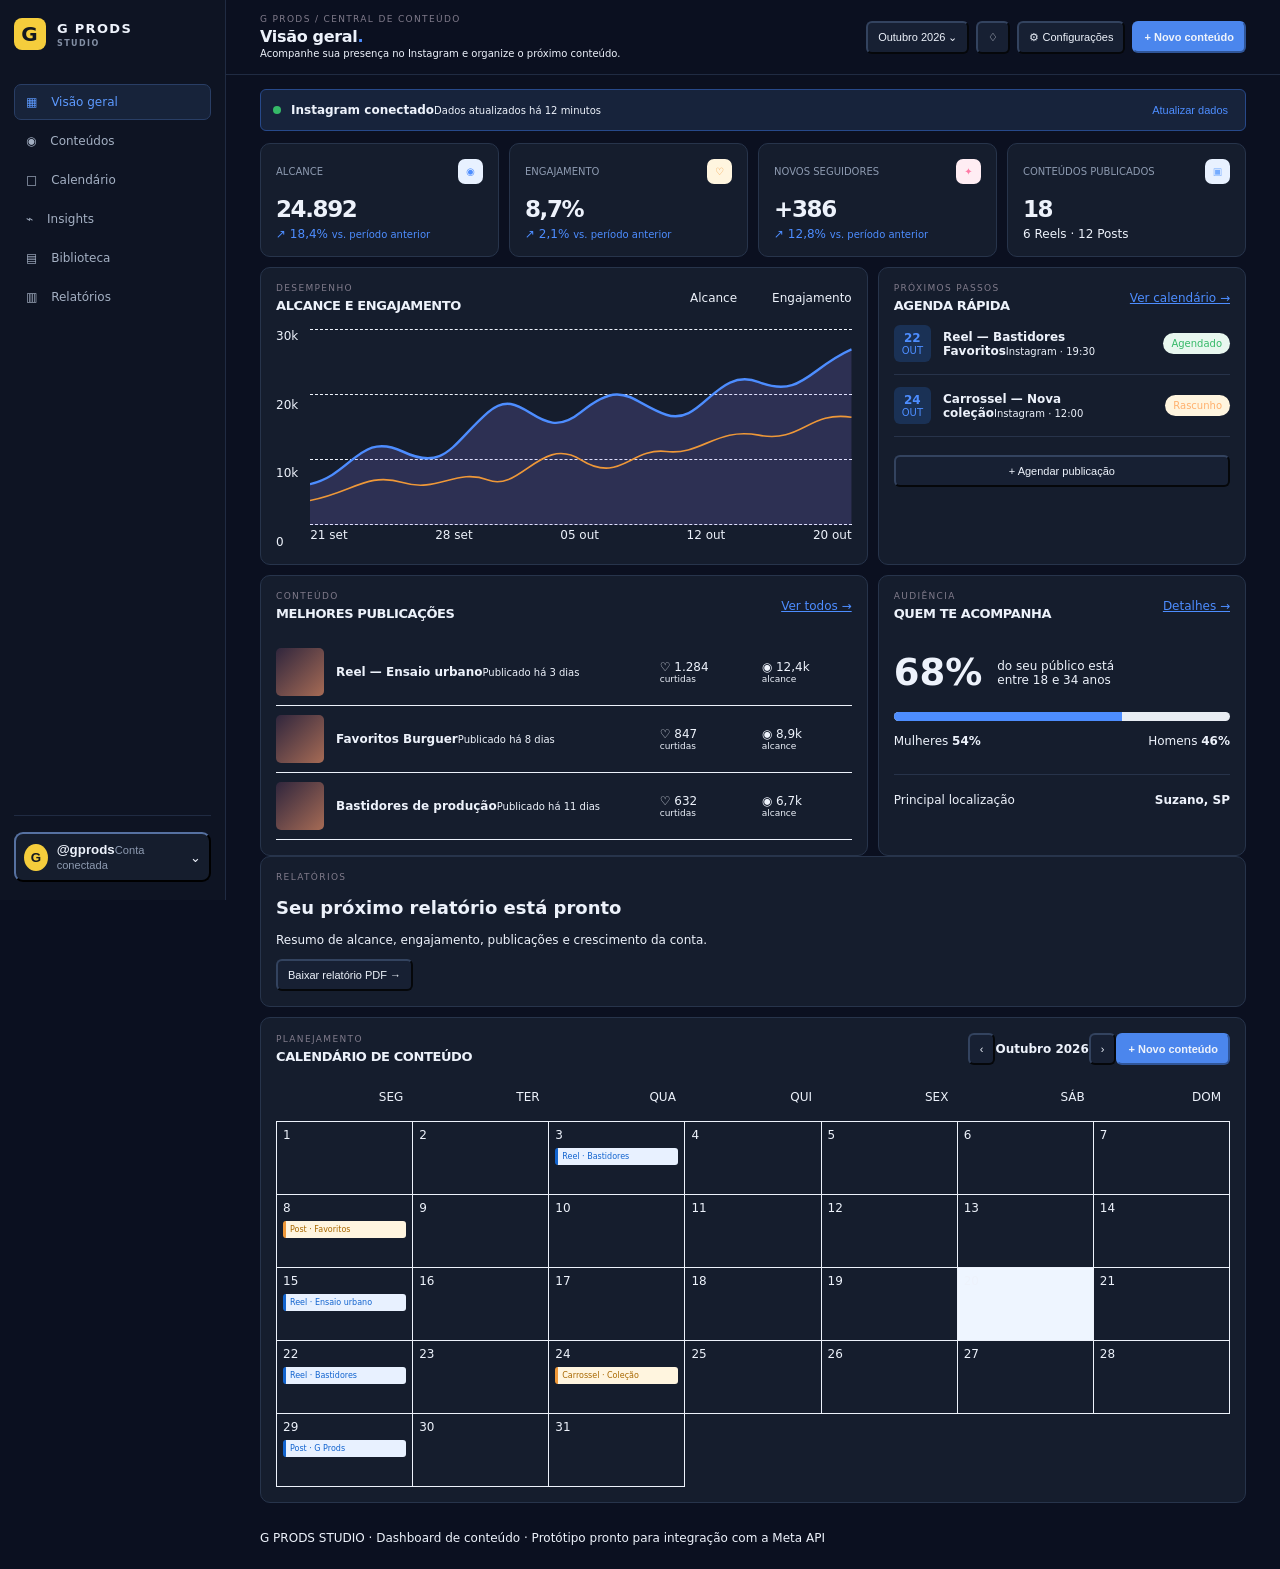
==== index.html @ 66866e99 "Criar dashboard de conteúdo para Instagram" ====
<!doctype html>
<html lang="pt-BR">
<head>
  <meta charset="utf-8">
  <meta name="viewport" content="width=device-width, initial-scale=1">
  <meta name="description" content="Dashboard de insights e planejamento de conteúdo da G Prods.">
  <title>G Prods — Dashboard Instagram</title>
  <link rel="stylesheet" href="styles.css">
  <link rel="stylesheet" href="meta-theme.css">
  <link rel="stylesheet" href="dashboard-theme.css">
</head>
<body>
  <aside class="sidebar">
    <a class="brand" href="#"><span class="brand-mark">G</span><span>G PRODS<small>STUDIO</small></span></a>
    <nav aria-label="Menu principal">
      <a class="nav-link active" href="#visao-geral">▦ <span>Visão geral</span></a>
      <a class="nav-link" href="#conteudos">◉ <span>Conteúdos</span></a>
      <a class="nav-link" href="#calendario">□ <span>Calendário</span></a>
      <a class="nav-link" href="#insights">⌁ <span>Insights</span></a>
      <a class="nav-link" href="#conteudos">▤ <span>Biblioteca</span></a>
      <a class="nav-link" href="#relatorios">▥ <span>Relatórios</span></a>
    </nav>
    <div class="sidebar-bottom"><button class="account"><span class="avatar">G</span><span><strong>@gprods</strong><small>Conta conectada</small></span><span>⌄</span></button></div>
  </aside>

  <main class="main" id="visao-geral">
    <header class="topbar"><div><p class="eyebrow">G PRODS / CENTRAL DE CONTEÚDO</p><h1>Visão geral<span>.</span></h1><small class="top-subtitle">Acompanhe sua presença no Instagram e organize o próximo conteúdo.</small></div><div class="top-actions"><button class="period">Outubro 2026 <span>⌄</span></button><button class="icon-btn" aria-label="Notificações">♢</button><button class="outline">⚙ Configurações</button><button class="primary" id="new-content">+ Novo conteúdo</button></div></header>

    <section class="connection" aria-label="Status da conta"><span class="status-dot"></span><span><strong>Instagram conectado</strong><small>Dados atualizados há 12 minutos</small></span><button class="text-button">Atualizar dados</button></section>

    <section class="metrics" id="insights" aria-label="Principais métricas">
      <article class="metric-card"><div class="metric-head"><span>Alcance</span><span class="metric-icon purple">◉</span></div><strong>24.892</strong><p class="positive">↗ 18,4% <small>vs. período anterior</small></p></article>
      <article class="metric-card"><div class="metric-head"><span>Engajamento</span><span class="metric-icon orange">♡</span></div><strong>8,7%</strong><p class="positive">↗ 2,1% <small>vs. período anterior</small></p></article>
      <article class="metric-card"><div class="metric-head"><span>Novos seguidores</span><span class="metric-icon pink">✦</span></div><strong>+386</strong><p class="positive">↗ 12,8% <small>vs. período anterior</small></p></article>
      <article class="metric-card"><div class="metric-head"><span>Conteúdos publicados</span><span class="metric-icon blue">▣</span></div><strong>18</strong><p class="neutral">6 Reels · 12 Posts</p></article>
    </section>

    <section class="dashboard-grid">
      <article class="panel chart-panel"><div class="panel-heading"><div><p class="eyebrow">DESEMPENHO</p><h2>Alcance e engajamento</h2></div><div class="legend"><span><i class="line purple-line"></i>Alcance</span><span><i class="line orange-line"></i>Engajamento</span></div></div><div class="chart"><div class="y-labels"><span>30k</span><span>20k</span><span>10k</span><span>0</span></div><div class="chart-area"><div class="grid-lines"><i></i><i></i><i></i><i></i></div><svg viewBox="0 0 760 240" preserveAspectRatio="none" aria-label="Gráfico de alcance e engajamento"><defs><linearGradient id="fill" x1="0" x2="0" y1="0" y2="1"><stop offset="0" stop-color="#7b61ff" stop-opacity=".26"/><stop offset="1" stop-color="#7b61ff" stop-opacity="0"/></linearGradient></defs><path class="area" d="M0 190 C60 178 70 125 130 150 S200 140 250 102 S320 145 380 102 S450 90 500 105 S570 45 630 65 S700 48 760 25 V240 H0Z"/><path class="chart-line purple-stroke" d="M0 190 C60 178 70 125 130 150 S200 140 250 102 S320 145 380 102 S450 90 500 105 S570 45 630 65 S700 48 760 25"/><path class="chart-line orange-stroke" d="M0 210 C60 200 80 175 130 188 S205 170 250 185 S325 130 380 160 S450 145 500 150 S570 120 630 130 S700 100 760 108"/></svg><div class="x-labels"><span>21 set</span><span>28 set</span><span>05 out</span><span>12 out</span><span>20 out</span></div></div></div></article>

      <article class="panel quick-panel"><div class="panel-heading"><div><p class="eyebrow">PRÓXIMOS PASSOS</p><h2>Agenda rápida</h2></div><a href="#calendario">Ver calendário →</a></div><div class="schedule-item"><span class="date-box"><b>22</b><small>OUT</small></span><span><strong>Reel — Bastidores Favoritos</strong><small>Instagram · 19:30</small></span><span class="scheduled">Agendado</span></div><div class="schedule-item"><span class="date-box"><b>24</b><small>OUT</small></span><span><strong>Carrossel — Nova coleção</strong><small>Instagram · 12:00</small></span><span class="draft">Rascunho</span></div><button class="outline full" id="quick-schedule">+ Agendar publicação</button></article>
    </section>

    <section class="dashboard-grid lower" id="conteudos">
      <article class="panel"><div class="panel-heading"><div><p class="eyebrow">CONTEÚDO</p><h2>Melhores publicações</h2></div><a href="#conteudos">Ver todos →</a></div><div class="content-list"><div class="content-row"><div class="thumb thumb-one"></div><span><strong>Reel — Ensaio urbano</strong><small>Publicado há 3 dias</small></span><span class="content-stat">♡ 1.284 <small>curtidas</small></span><span class="content-stat">◉ 12,4k <small>alcance</small></span></div><div class="content-row"><div class="thumb thumb-two"></div><span><strong>Favoritos Burguer</strong><small>Publicado há 8 dias</small></span><span class="content-stat">♡ 847 <small>curtidas</small></span><span class="content-stat">◉ 8,9k <small>alcance</small></span></div><div class="content-row"><div class="thumb thumb-three"></div><span><strong>Bastidores de produção</strong><small>Publicado há 11 dias</small></span><span class="content-stat">♡ 632 <small>curtidas</small></span><span class="content-stat">◉ 6,7k <small>alcance</small></span></div></div></article>
      <article class="panel audience"><div class="panel-heading"><div><p class="eyebrow">AUDIÊNCIA</p><h2>Quem te acompanha</h2></div><a href="#insights">Detalhes →</a></div><div class="audience-number"><strong>68%</strong><span>do seu público está<br>entre 18 e 34 anos</span></div><div class="bar"><i style="width:68%"></i></div><div class="audience-split"><span>Mulheres <b>54%</b></span><span>Homens <b>46%</b></span></div><p class="location">Principal localização <strong>Suzano, SP</strong></p></article>
    </section>

    <section class="panel report-strip" id="relatorios"><div><p class="eyebrow">RELATÓRIOS</p><h2>Seu próximo relatório está pronto</h2><p>Resumo de alcance, engajamento, publicações e crescimento da conta.</p></div><button class="outline" id="download-report">Baixar relatório PDF →</button></section>

    <section class="calendar panel" id="calendario"><div class="panel-heading"><div><p class="eyebrow">PLANEJAMENTO</p><h2>Calendário de conteúdo</h2></div><div class="calendar-actions"><button class="outline">‹</button><strong>Outubro 2026</strong><button class="outline">›</button><button class="primary" id="calendar-new">+ Novo conteúdo</button></div></div><div class="week"><span>SEG</span><span>TER</span><span>QUA</span><span>QUI</span><span>SEX</span><span>SÁB</span><span>DOM</span></div><div class="calendar-grid" id="calendar-grid"></div></section>
    <footer>G PRODS STUDIO <span>·</span> Dashboard de conteúdo <span>·</span> Protótipo pronto para integração com a Meta API</footer>
  </main>
  <div class="toast" id="toast" role="status">Em breve: formulário de agendamento.</div>
  <script src="app.js"></script>
</body>
</html>
---- styles.css ----
:root{--bg:#0d0d10;--surface:#15151a;--surface-2:#1b1a21;--line:#2b2932;--ink:#f5f3f7;--muted:#94909d;--purple:#9b87ff;--orange:#ff9b61;--green:#5ed39b}*{box-sizing:border-box}html{scroll-behavior:smooth}body{margin:0;background:var(--bg);color:var(--ink);font:14px Inter,ui-sans-serif,system-ui,-apple-system,sans-serif}.sidebar{background:#111115;border-right:1px solid var(--line);height:100vh;padding:28px 19px;width:242px}.brand{color:var(--ink)}.brand-mark{background:var(--purple);color:#121116}.brand small{color:#77727f}.sidebar nav{gap:5px;margin-top:68px}.nav-link{border:1px solid transparent;color:#898592}.nav-link.active,.nav-link:hover{background:#24212e;border-color:#39334f;color:#fff}.sidebar-bottom{border-top:1px solid var(--line);padding-top:16px}.account{background:#1c1b21;border-color:var(--line);color:#fff}.avatar{background:var(--purple);color:#17151c}.account small{color:#85808d}.main{max-width:1500px;padding:36px 5vw 25px}.topbar h1{font-size:29px}.topbar h1 span,.positive{color:var(--purple)}.period,.icon-btn,.outline,.primary,.text-button{background:var(--surface);border-color:var(--line);color:var(--ink)}.primary{background:var(--purple);border-color:var(--purple);color:#17151c}.connection{background:#171b1c;border:1px solid #263d35}.connection .text-button{color:var(--purple)}.metric-card,.panel{background:var(--surface);border-color:var(--line)}.metric-icon.purple{background:#282341;color:var(--purple)}.metric-icon.orange{background:#3a2922;color:var(--orange)}.metric-icon.pink{background:#382532;color:#ff79a5}.metric-icon.blue{background:#202f45;color:#75acff}.panel-heading a{color:var(--purple)}.grid-lines i{border-color:#2a2830}.purple-stroke{stroke:var(--purple)}.date-box{background:#282341;color:var(--purple)}.scheduled{background:#1d382c;color:var(--green)}.draft{background:#3a2e21;color:#ffb06d}.content-row,.calendar-grid{border-color:var(--line)}.bar{background:#292633}.bar i{background:var(--purple)}.day.today{background:#211e31}.calendar-event{background:#282341;border-color:var(--purple);color:#b9adff}.calendar-event.orange-event{background:#3a2922;border-color:var(--orange);color:#ffba88}.toast{background:#f5f3f7;color:#17151c}
.sidebar{display:flex;flex-direction:column;left:0;position:fixed;top:0}.brand{align-items:center;display:flex;gap:11px;font-weight:800;letter-spacing:.1em;text-decoration:none}.brand small{display:block;font-size:8px;letter-spacing:.18em;margin-top:3px}.brand-mark{align-items:center;display:grid;font-size:20px;height:38px;justify-content:center;width:38px}.sidebar nav{display:grid}.nav-link{border-radius:8px;padding:13px 14px;text-decoration:none}.nav-link span{margin-left:10px}.sidebar-bottom{margin-top:auto}.account{align-items:center;border-radius:9px;display:flex;gap:9px;padding:10px;text-align:left;width:100%}.avatar{align-items:center;border-radius:50%;display:grid;font-weight:800;height:30px;justify-content:center;width:30px}.account>span:last-child{margin-left:auto}.main{margin-left:242px}.topbar,.panel-heading,.metric-head,.top-actions,.connection,.schedule-item,.calendar-actions,.audience-split{align-items:center;display:flex}.topbar{justify-content:space-between}.eyebrow{color:#807b8b;font-size:10px;letter-spacing:.15em;margin:0 0 8px}.topbar h1{letter-spacing:-.05em;margin:0}.top-actions{gap:10px}.period,.icon-btn,.outline,.primary,.text-button{border-radius:7px;padding:10px 13px}.primary{cursor:pointer;font-weight:800}.connection{border-radius:7px;gap:10px;margin:30px 0 22px;padding:12px 15px}.status-dot{background:var(--green);border-radius:50%;height:8px;width:8px}.connection .text-button{background:transparent;border:0;margin-left:auto;padding:5px}.metrics{display:grid;gap:14px;grid-template-columns:repeat(4,1fr)}.metric-card{border:1px solid var(--line);border-radius:11px;padding:19px}.metric-head{color:var(--muted);justify-content:space-between}.metric-card>strong{display:block;font-size:29px;letter-spacing:-.06em;margin:16px 0 8px}.metric-card p{font-size:12px;margin:0}.metric-icon{align-items:center;border-radius:7px;display:grid;height:29px;justify-content:center;width:29px}.dashboard-grid{display:grid;gap:14px;grid-template-columns:1.65fr 1fr;margin-top:14px}.panel{border:1px solid var(--line);border-radius:11px;padding:22px}.panel-heading{justify-content:space-between}.panel-heading h2{font-size:17px;letter-spacing:-.03em;margin:0}.legend{display:flex;gap:14px}.line{display:inline-block;height:3px;margin-right:5px;width:16px}.chart{display:flex;height:260px;margin-top:24px}.y-labels{display:flex;flex-direction:column;justify-content:space-between;padding-right:12px}.chart-area{flex:1;position:relative}.grid-lines{bottom:24px;display:flex;flex-direction:column;height:calc(100% - 24px);justify-content:space-between;position:absolute;width:100%}.grid-lines i{border-top:1px dashed}.chart-area svg{height:calc(100% - 24px);position:relative;width:100%;z-index:1}.area{fill:rgba(155,135,255,.18)}.chart-line{fill:none;stroke-width:3}.orange-stroke{stroke:var(--orange);stroke-width:2}.x-labels{display:flex;justify-content:space-between}.schedule-item{border-bottom:1px solid var(--line);gap:12px;padding:19px 0}.date-box{border-radius:6px;padding:7px 10px;text-align:center}.date-box b,.date-box small{display:block}.scheduled,.draft{border-radius:20px;font-size:10px;margin-left:auto;padding:5px 8px}.full{margin-top:18px;width:100%}.lower{grid-template-columns:1.65fr 1fr}.content-list{margin-top:18px}.content-row{align-items:center;border-bottom:1px solid;display:grid;gap:12px;grid-template-columns:48px 1fr 90px 90px;padding:12px 0}.thumb{background:linear-gradient(135deg,#30263d,#a66b55);border-radius:5px;height:48px;width:48px}.content-stat small{display:block;font-size:9px}.audience-number{align-items:center;display:flex;gap:15px;margin:30px 0 18px}.audience-number strong{font-size:37px}.bar{border-radius:8px;height:9px;overflow:hidden}.bar i{display:block;height:100%}.audience-split{justify-content:space-between;margin:13px 0 26px}.location{border-top:1px solid var(--line);padding-top:18px}.location strong{float:right}.calendar{margin-top:14px}.week,.calendar-grid{display:grid;grid-template-columns:repeat(7,1fr)}.week{margin-top:25px;text-align:right}.week span{padding:9px}.calendar-grid{border-left:1px solid;border-top:1px solid;margin-top:8px}.day{border-bottom:1px solid;border-right:1px solid;min-height:90px;padding:8px}.calendar-event{border-left:3px solid;border-radius:3px;font-size:9px;margin-top:9px;padding:5px}footer{padding:28px 0 0}.toast{border-radius:7px;bottom:22px;opacity:0;padding:12px 18px;position:fixed;right:22px;transition:.25s}.toast.show{opacity:1}@media(max-width:900px){.sidebar{height:62px;padding:13px 18px;position:sticky;width:100%;z-index:2}.sidebar nav,.sidebar-bottom{display:none}.main{margin-left:0;padding:24px 16px}.topbar{align-items:flex-start;flex-direction:column;gap:18px}.top-actions{flex-wrap:wrap}.metrics,.dashboard-grid,.lower{grid-template-columns:1fr}.content-row{grid-template-columns:48px 1fr 72px}.content-stat:last-child{display:none}.calendar{overflow:auto}.calendar-grid,.week{min-width:650px}.calendar-actions{flex-wrap:wrap}.calendar-actions .primary{width:100%}}
---- meta-theme.css ----
:root{--bg:#f0f2f5;--surface:#fff;--line:#dfe3e8;--ink:#1c2b3a;--muted:#6d7885;--purple:#1877f2;--orange:#f59e0b;--green:#20a464}.sidebar{background:#fff;border-right-color:var(--line)}.brand-mark{background:var(--purple);border-radius:8px;color:#fff}.brand small{color:#8a95a1}.nav-link{color:#647181}.nav-link.active,.nav-link:hover{background:#e8f1ff;border-color:#c5dcff;color:#1264cf}.account{background:#f5f7f9;border-color:var(--line);color:var(--ink)}.avatar{background:var(--purple);color:#fff}.account small{color:var(--muted)}.period,.icon-btn,.outline,.primary,.text-button{background:var(--surface);border-color:var(--line);color:var(--ink)}.primary{background:var(--purple);border-color:var(--purple);color:#fff}.connection{background:#eaf3ff;border-color:#c8ddfb}.metric-icon.purple{background:#e8f1ff}.metric-icon.orange{background:#fff5df}.metric-icon.pink{background:#ffedf3}.metric-icon.blue{background:#e8f1ff}.date-box{background:#e8f1ff}.scheduled{background:#e8f7ef}.draft{background:#fff5df}.bar{background:#e8edf3}.day.today{background:#eef5ff}.calendar-event{background:#e8f1ff;color:#1264cf}.calendar-event.orange-event{background:#fff5df;color:#a86800}.toast{background:#1c2b3a;color:#fff}
---- dashboard-theme.css ----
:root{--bg:#0b1020;--surface:#151d2d;--surface-2:#1b2538;--line:#27334a;--ink:#edf2fb;--muted:#8d9ab0;--purple:#4d8dff;--orange:#ef9838;--green:#35b968}
body{background:var(--bg);font-size:12px}.sidebar{background:#0e1423;border-right:1px solid #202b42;padding:18px 14px;width:226px}.brand{font-size:13px}.brand-mark{background:#f5cd3c;border-radius:8px;color:#131820;height:32px;width:32px}.brand small{color:#8490a5}.sidebar nav{gap:3px;margin-top:34px}.nav-link{border-radius:7px;color:#a4b0c3;padding:10px 11px}.nav-link.active,.nav-link:hover{background:#17233a;border-color:#293e65;color:#5d9aff}.sidebar-bottom{border-top-color:#202b42}.account{background:#151d2d;border-color:#29364d;color:var(--ink);padding:8px}.avatar{background:#f5cd3c;color:#131820;height:27px;width:27px}.main{margin-left:226px;max-width:none;padding:18px 34px 24px}.topbar{border-bottom:1px solid #202b42;margin:-18px -34px 14px;padding:14px 34px}.topbar h1{font-size:16px;letter-spacing:-.02em}.topbar .eyebrow{margin-bottom:3px}.top-actions{gap:7px}.period,.icon-btn,.outline,.primary,.text-button{background:#172033;border-color:#33435f;border-radius:6px;color:var(--ink);font-size:11px;padding:8px 10px}.primary{background:#4b86ed;border-color:#4b86ed}.connection{background:#17233b;border-color:#27498a;border-radius:6px;margin:0 0 12px;padding:9px 12px}.metrics{gap:10px}.metric-card,.panel{background:var(--surface);border-color:#27344b;border-radius:10px}.metric-card{padding:15px}.metric-card>strong{font-size:23px;margin:12px 0 5px}.metric-head{font-size:10px;text-transform:uppercase}.metric-icon{height:25px;width:25px}.dashboard-grid{gap:10px;margin-top:10px}.panel{padding:15px}.panel-heading h2{font-size:13px;text-transform:uppercase}.eyebrow{font-size:9px;margin-bottom:5px}.chart{height:220px;margin-top:16px}.schedule-item{padding:12px 0}.date-box{background:#1a3155;padding:6px 8px}.lower{gap:10px}.content-row{padding:9px 0}.calendar{margin-top:10px}.week{margin-top:16px}.day{min-height:73px;padding:6px}.calendar-event{font-size:8px;margin-top:6px;padding:4px}.toast{background:#edf3ff;color:#18253a}
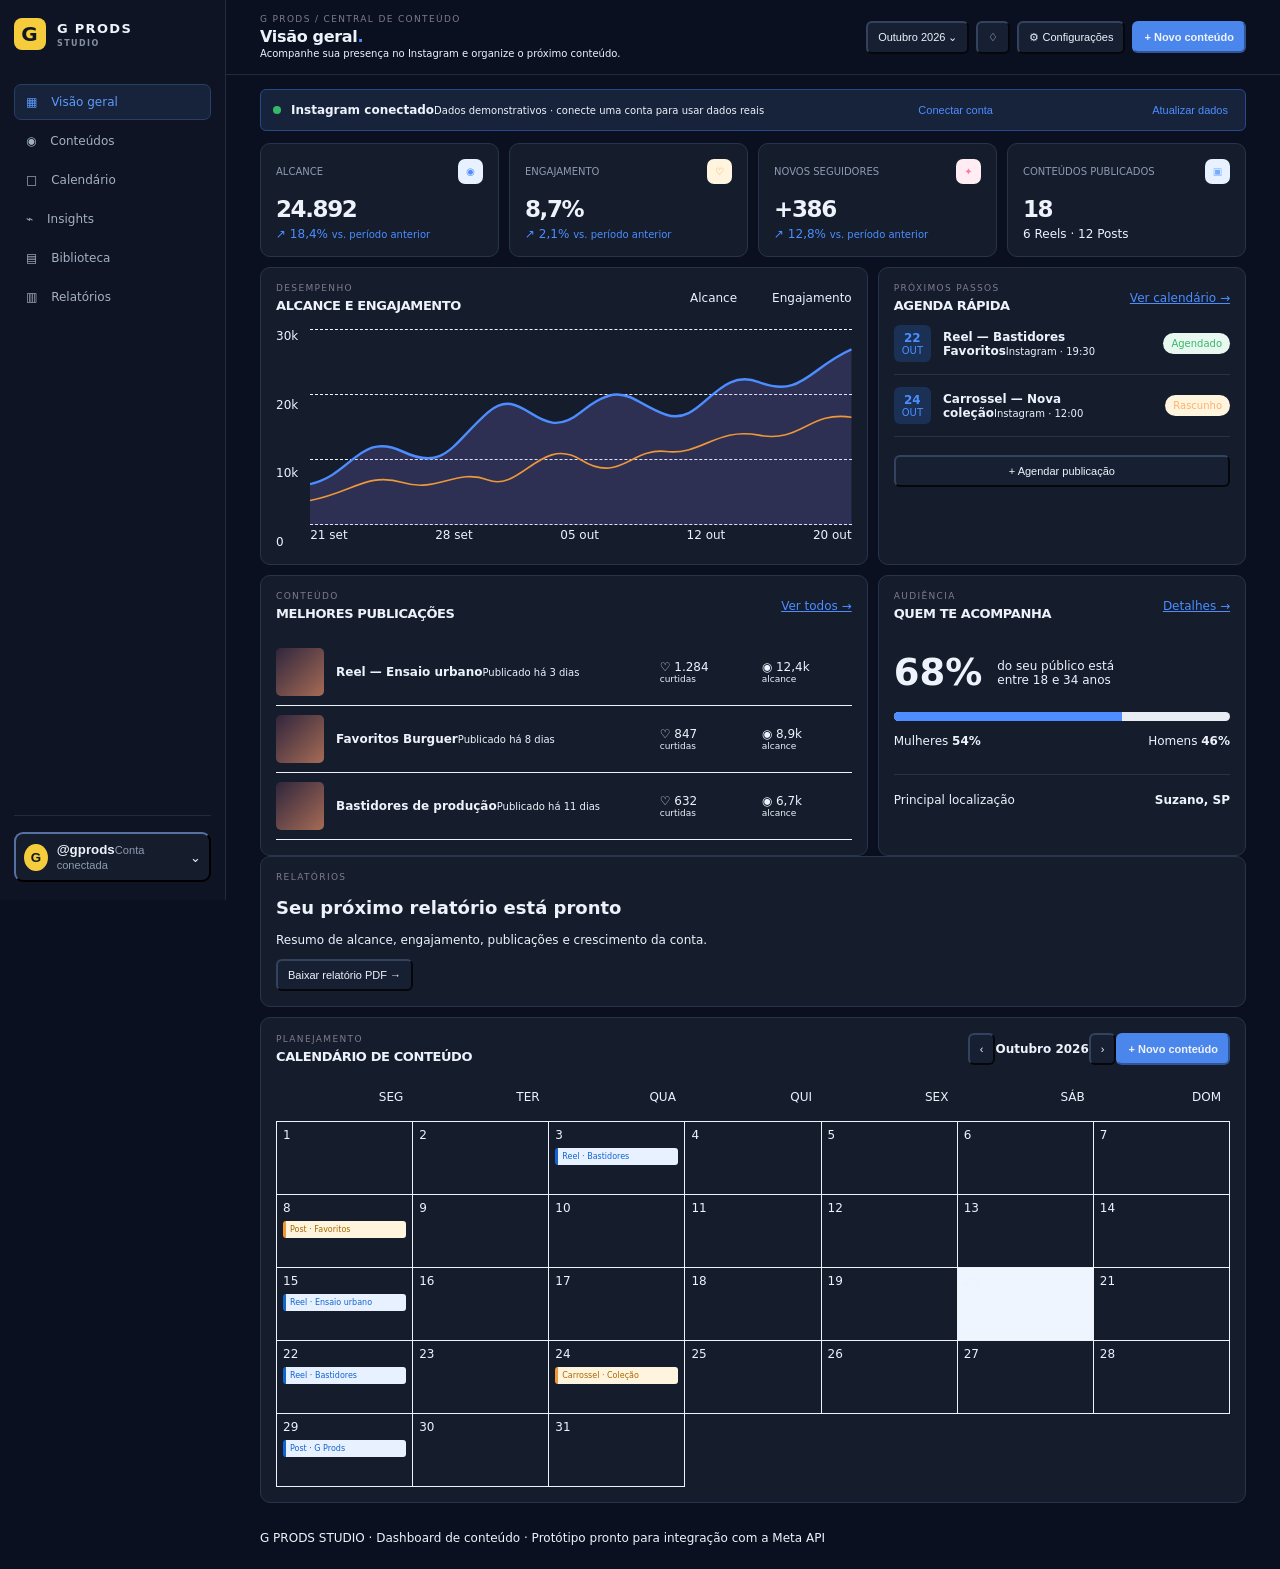
==== commit cd98834d: "Ativar ações do dashboard e conexão de conta" ====
--- a/index.html
+++ b/index.html
@@ -26,7 +26,7 @@
   <main class="main" id="visao-geral">
     <header class="topbar"><div><p class="eyebrow">G PRODS / CENTRAL DE CONTEÚDO</p><h1>Visão geral<span>.</span></h1><small class="top-subtitle">Acompanhe sua presença no Instagram e organize o próximo conteúdo.</small></div><div class="top-actions"><button class="period">Outubro 2026 <span>⌄</span></button><button class="icon-btn" aria-label="Notificações">♢</button><button class="outline">⚙ Configurações</button><button class="primary" id="new-content">+ Novo conteúdo</button></div></header>
 
-    <section class="connection" aria-label="Status da conta"><span class="status-dot"></span><span><strong>Instagram conectado</strong><small>Dados atualizados há 12 minutos</small></span><button class="text-button">Atualizar dados</button></section>
+    <section class="connection" aria-label="Status da conta"><span class="status-dot"></span><span><strong id="connection-title">Instagram conectado</strong><small id="connection-subtitle">Dados demonstrativos · conecte uma conta para usar dados reais</small></span><button class="text-button" id="connect-instagram">Conectar conta</button><button class="text-button" id="refresh-data">Atualizar dados</button></section>
 
     <section class="metrics" id="insights" aria-label="Principais métricas">
       <article class="metric-card"><div class="metric-head"><span>Alcance</span><span class="metric-icon purple">◉</span></div><strong>24.892</strong><p class="positive">↗ 18,4% <small>vs. período anterior</small></p></article>
